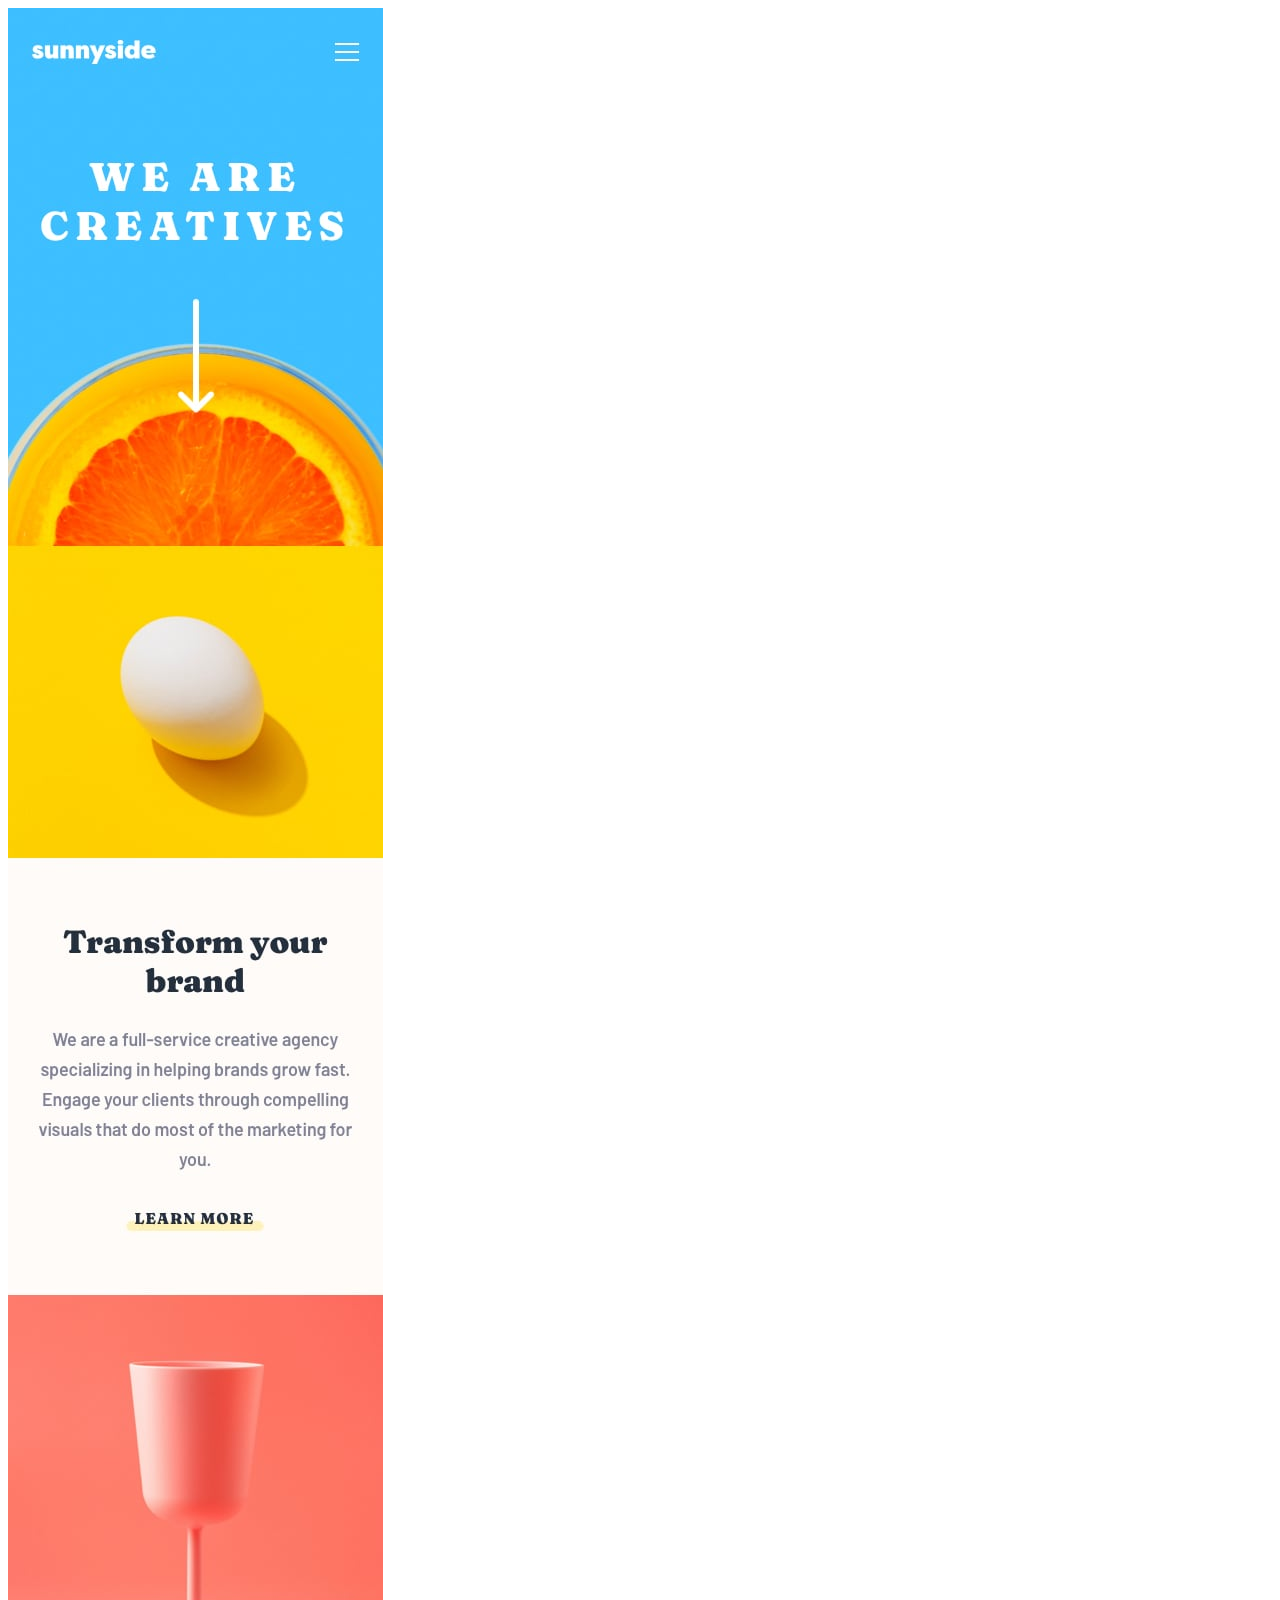
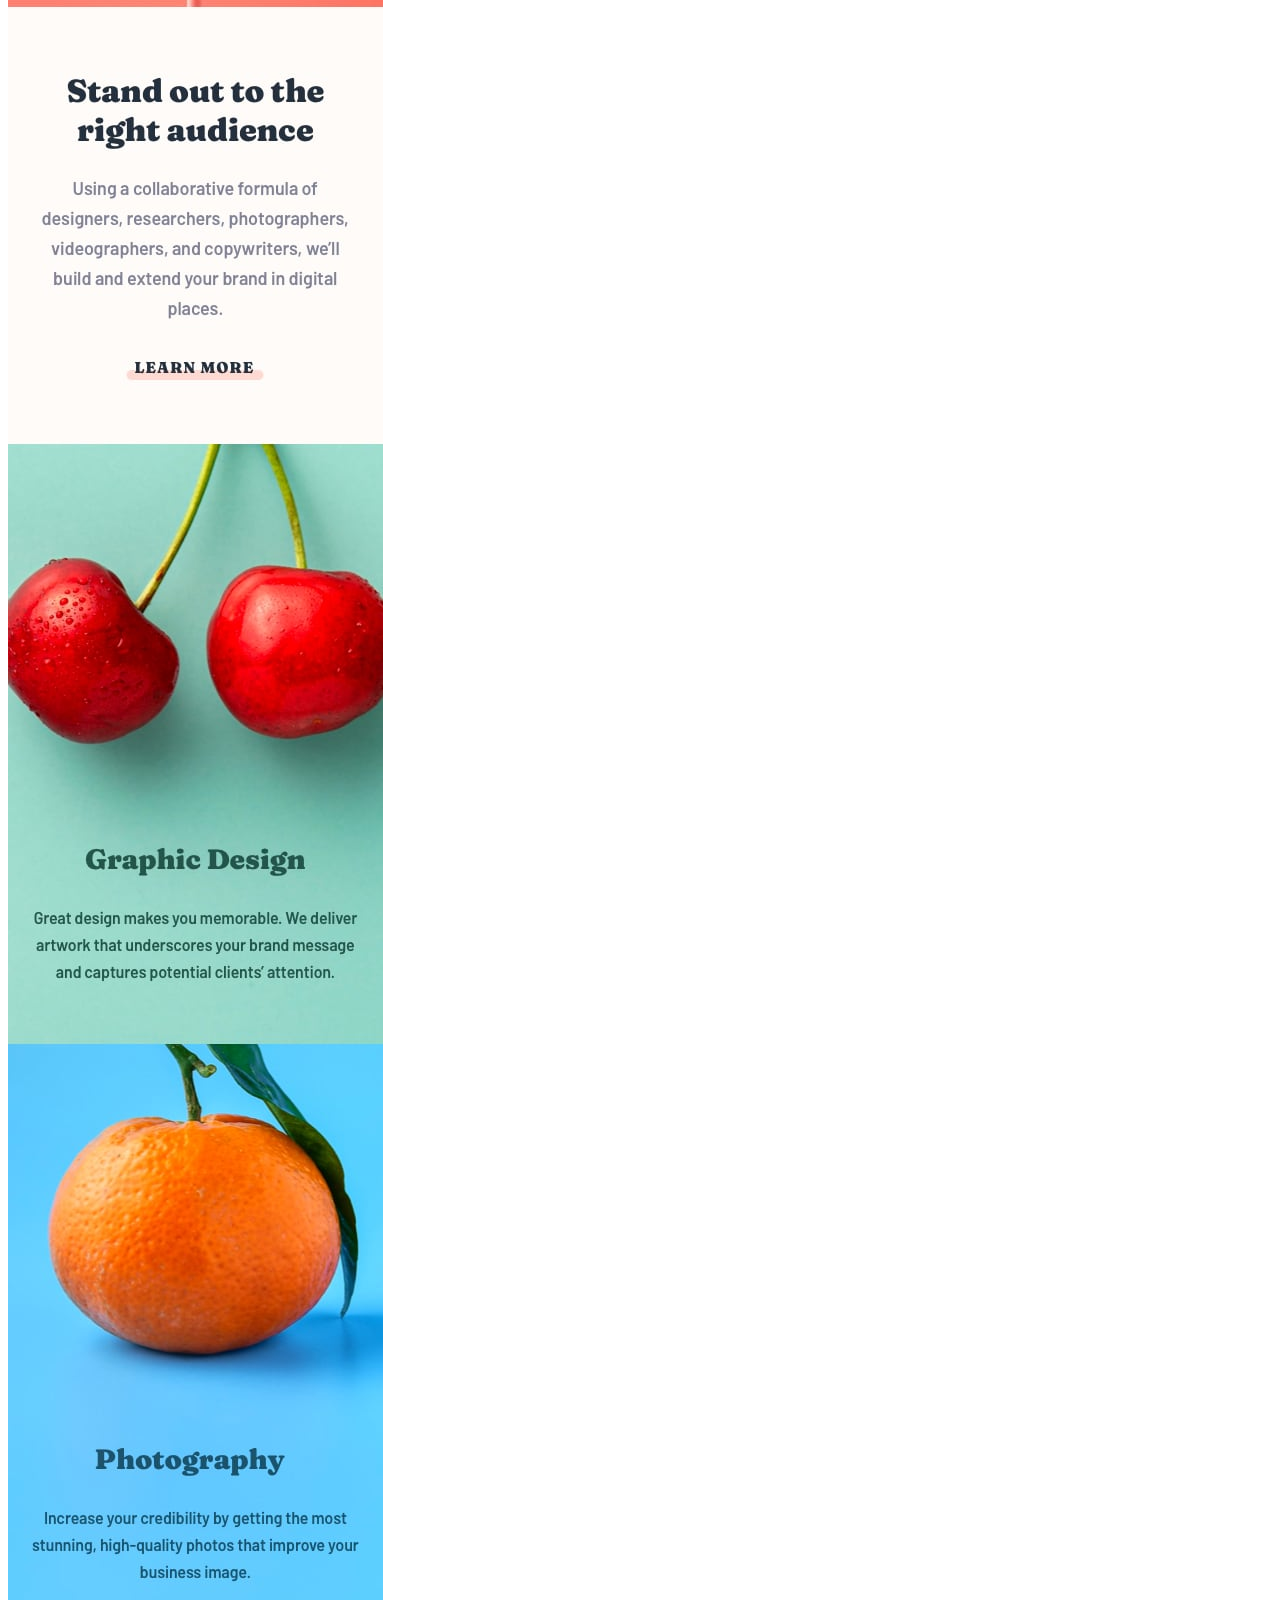
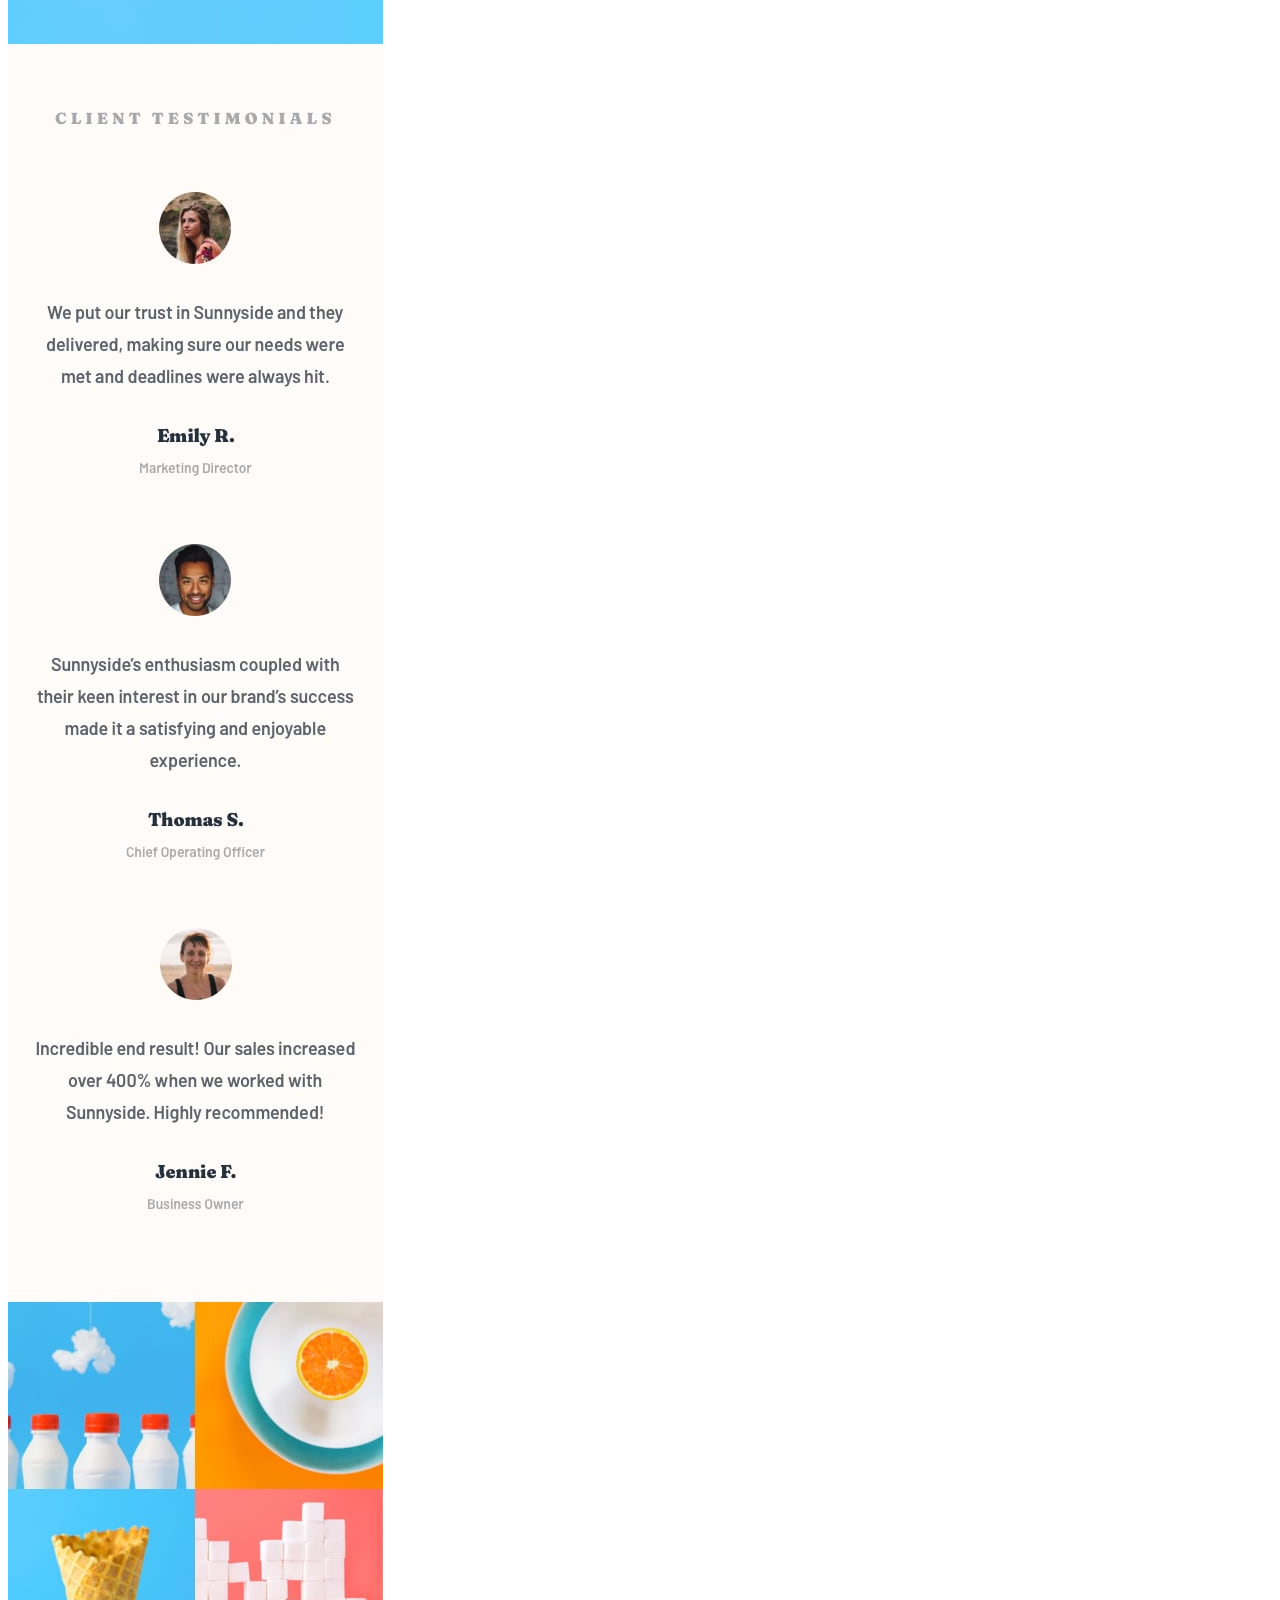
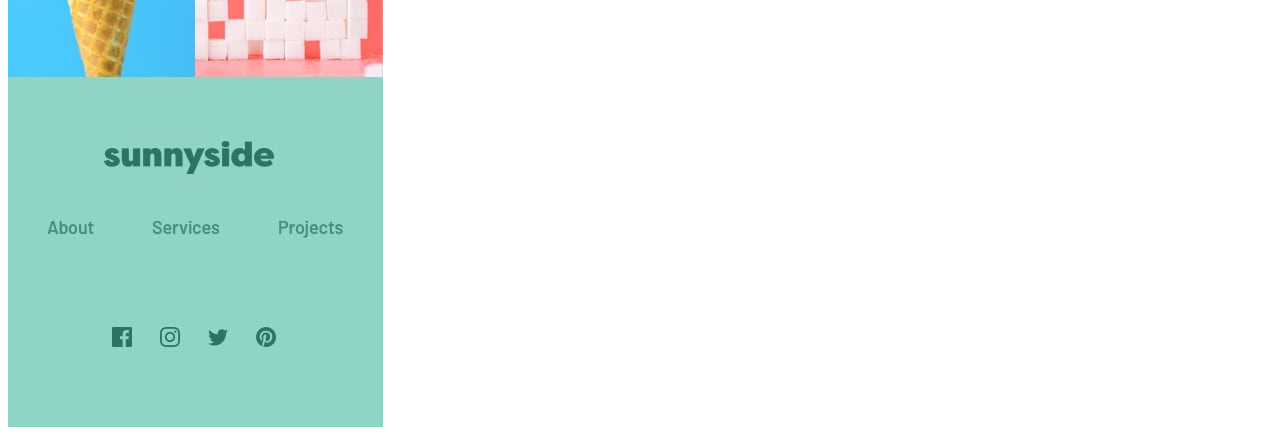
==== design.html @ 2d3b09a7 "add hero, transform and stand out section mobile styles" ====
<!DOCTYPE html>
<html lang="en">

<head>
    <meta charset="UTF-8">
    <meta http-equiv="X-UA-Compatible" content="IE=edge">
    <meta name="viewport" content="width=device-width, initial-scale=1.0">
    <title>Document</title>
</head>

<body>
    <img src="./design/mobile-design.jpg" alt="">
</body>

</html>
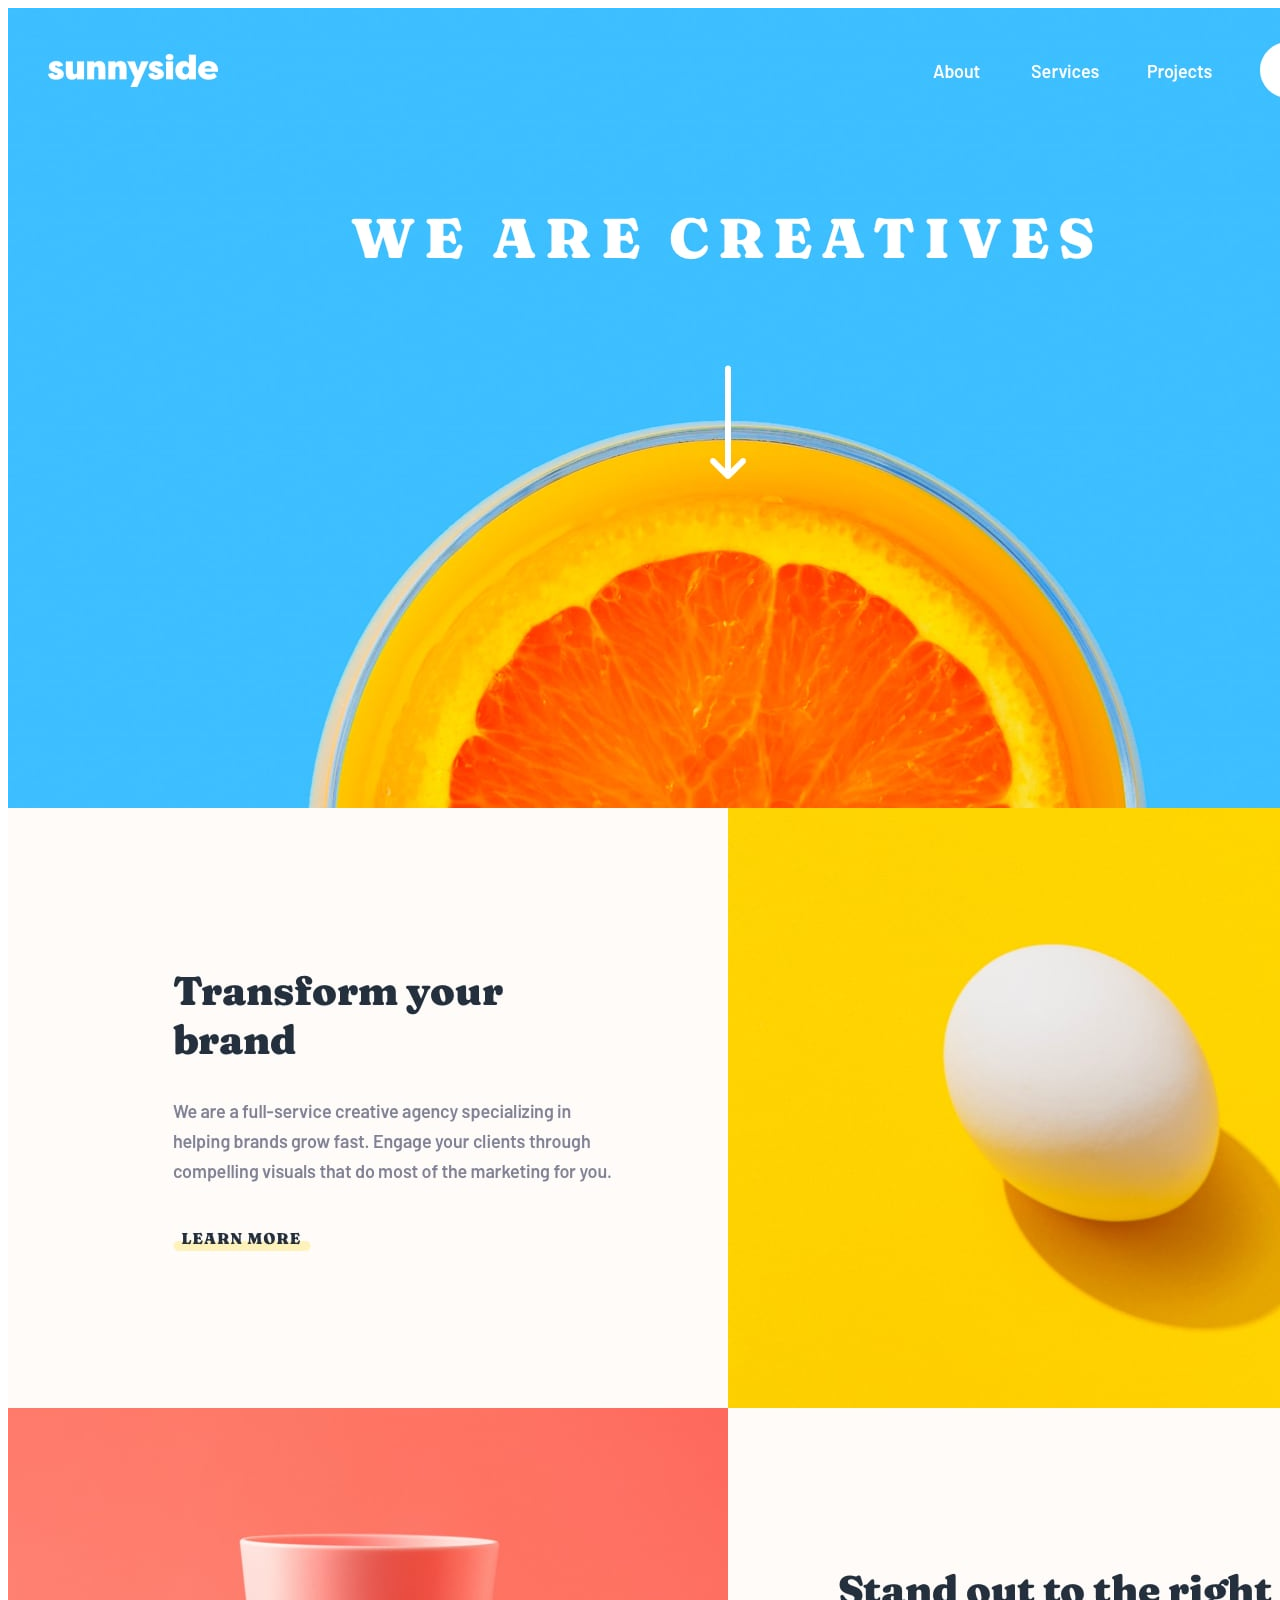
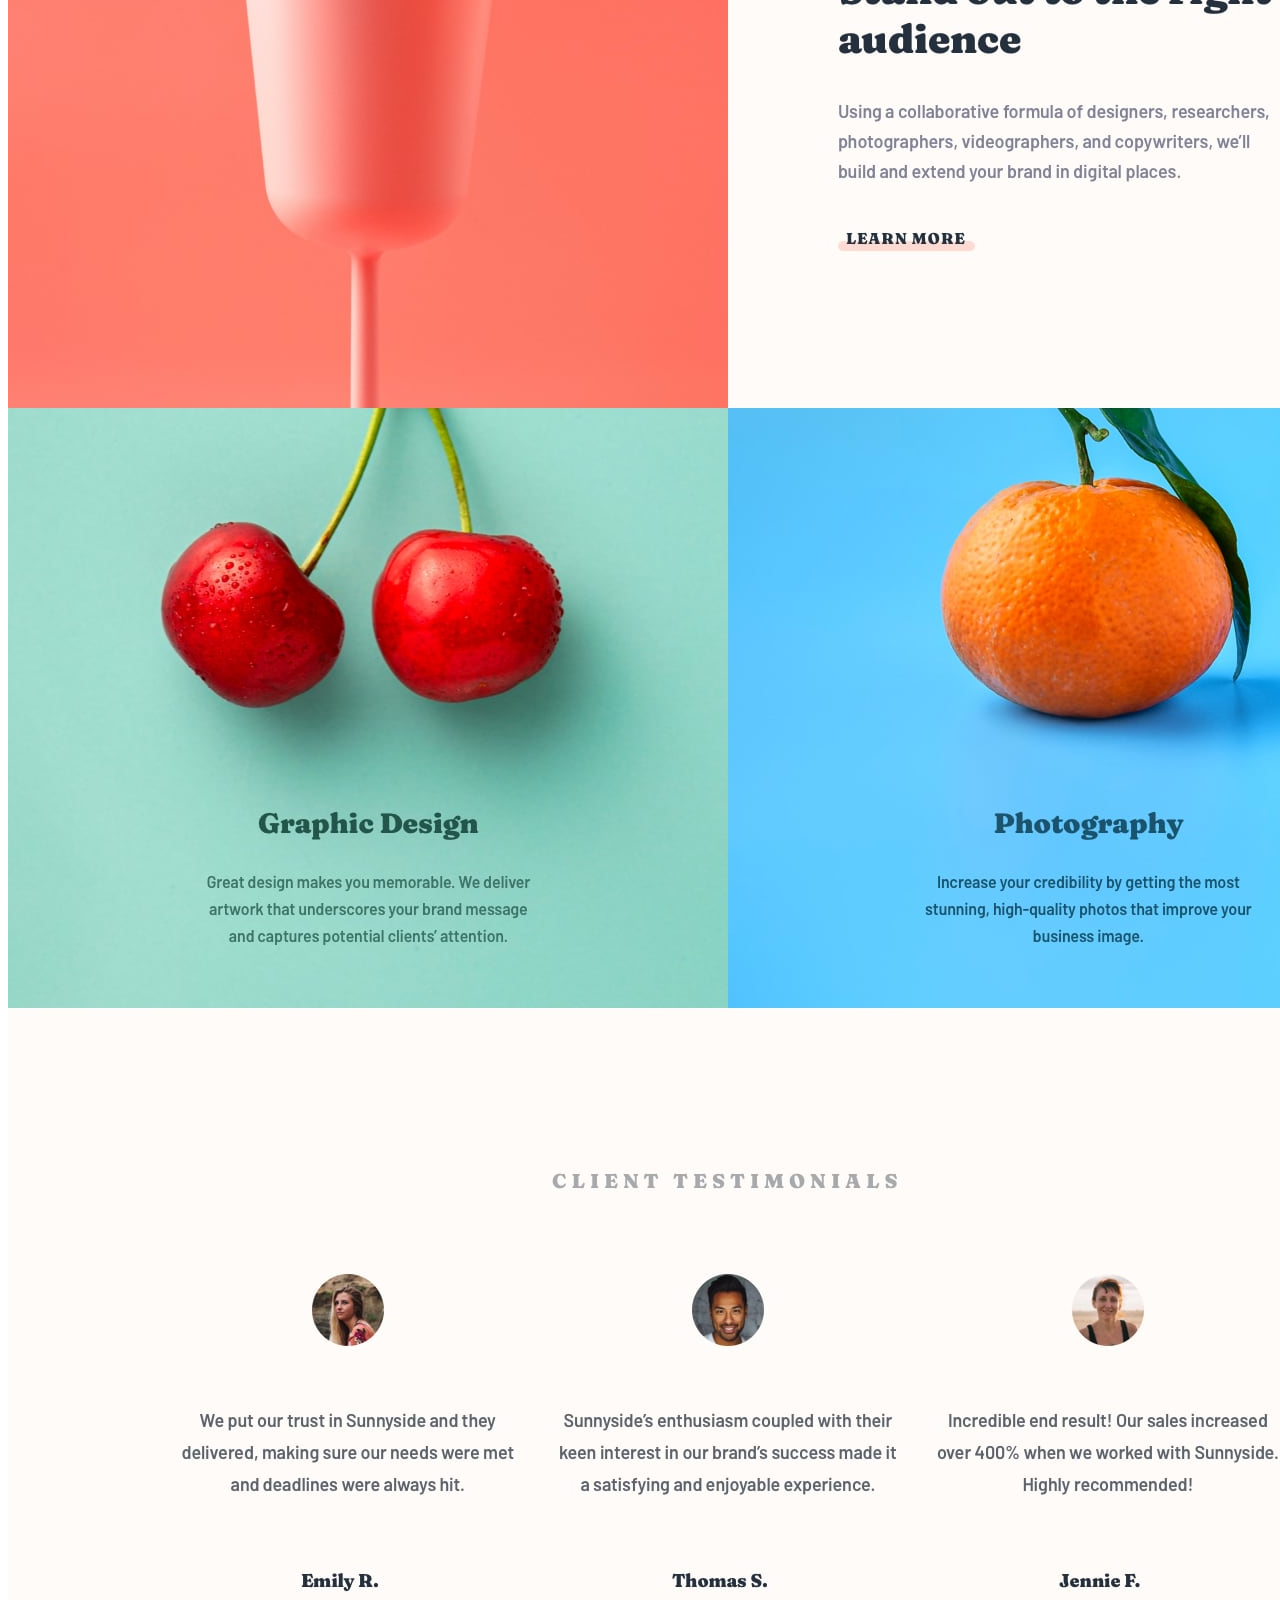
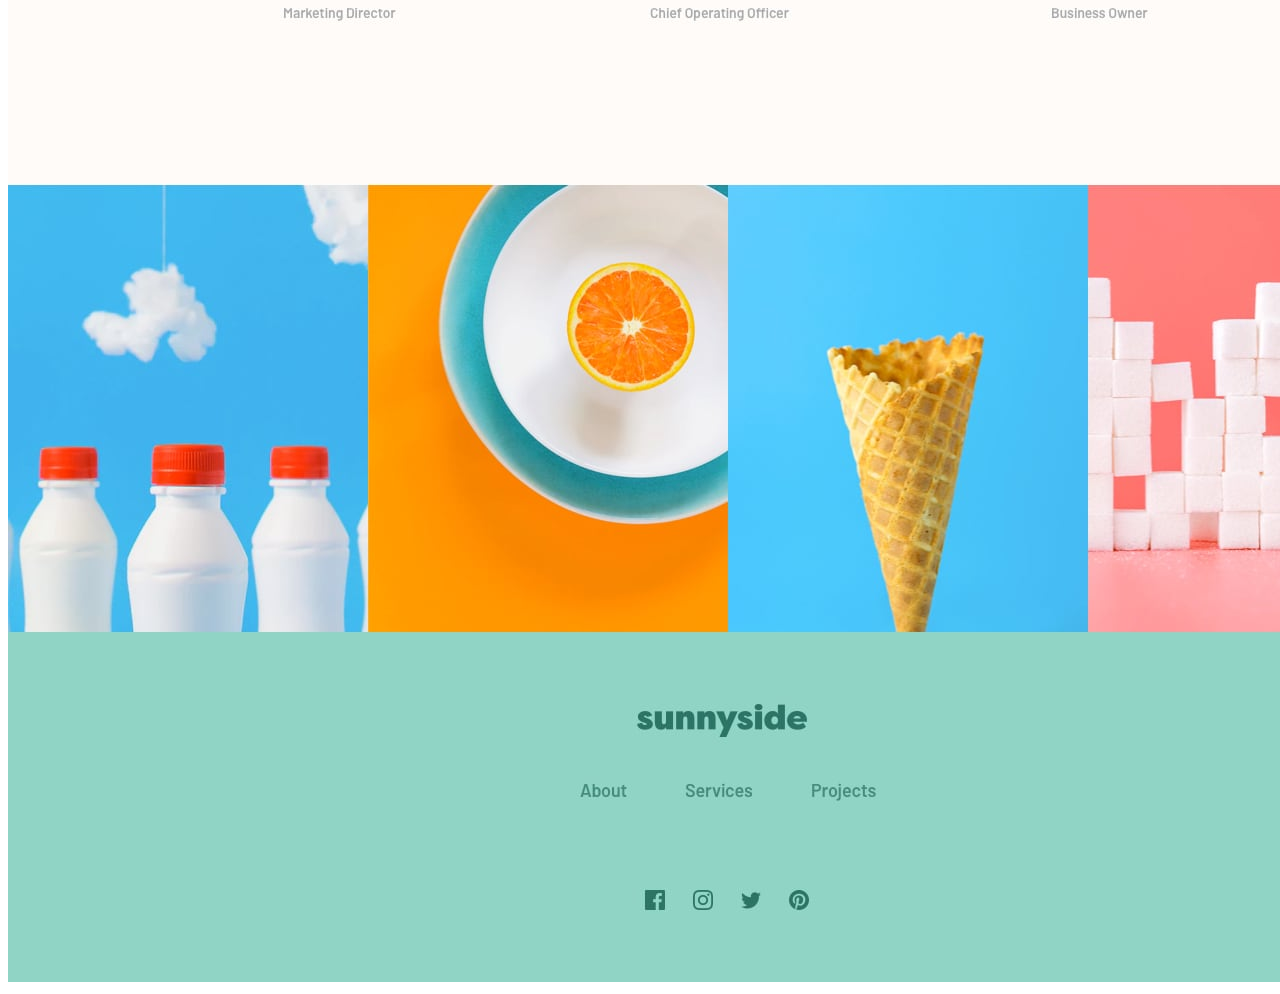
==== commit 733f158e: "add desktop styles" ====
--- a/design.html
+++ b/design.html
@@ -9,7 +9,7 @@
 </head>
 
 <body>
-    <img src="./design/mobile-design.jpg" alt="">
+    <img src="./design/desktop-design.jpg" alt="">
 </body>
 
 </html>